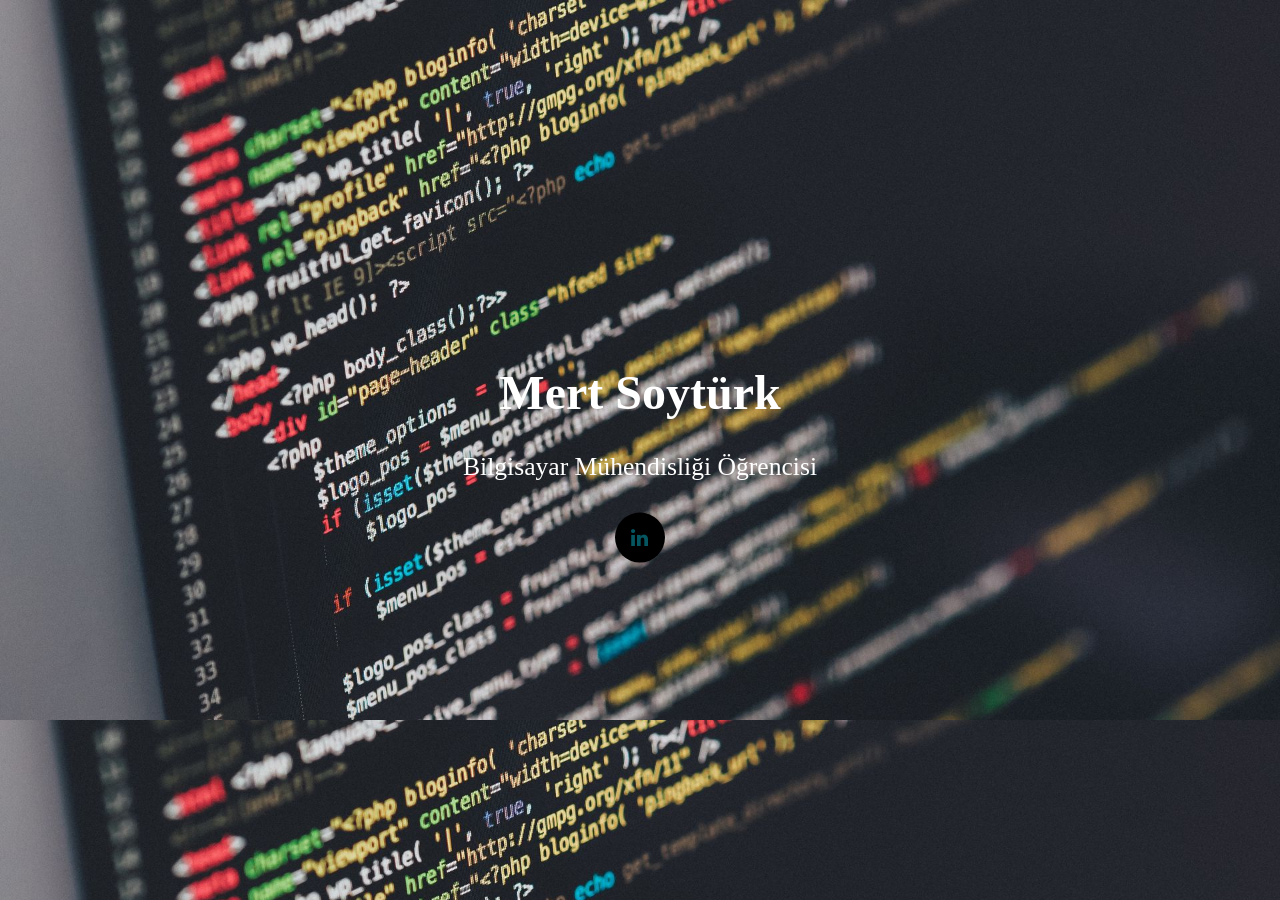
==== index.html @ 804e9c30 "Website Example" ====
<!DOCTYPE html>
<html>
<head>
    <meta charset="utf-8">
    <meta name="viewport" content="width=device-width, inital-scale=1">
    <link rel="stylesheet" href="https://cdnjs.cloudflare.com/ajax/libs/font-awesome/4.7.0/css/font-awesome.min.css">
    <link href="main.css" rel="stylesheet">

    <title>Sayfam </title>
</head>

<body id="backgroundBody">
    <div id="textBody">
        <h1 style="font-size: 300%;">Mert Soytürk</h1>
        <p style="font-size: 160%;">Bilgisayar Mühendisliği Öğrencisi</p>
        <div>
        <a href="https://bit.ly/3Jo6fZ3" class="fa fa-linkedin" target="_blank" rel="noopener noreferrer"></a>
         </div>
    </div>
</body>

</html>
---- main.css ----
#textBody{
    text-align: center;
    position: absolute;
    top: 50%;
    left: 50%;
    transform: translate(-50%, -50%);
    color: rgb(255, 255, 255);

}

#backgroundBody{
    background-repeat: no-repeat;
    background-attachment: fixed;
    background-position: center center;
    background: url(gorsel.jpg);
    background-size: cover;
    background-color: #464646;
}

.fa{
    padding: 15px;
    font-size: 20px;
    width: 20px;
    text-align: center;
    text-decoration: none;
    margin: 5px 2px;
    border-radius: 50%;

    background-color: black;
    color: rgb(5, 86, 97);
}

.fa:hover{
    opacity: 0.8;
}
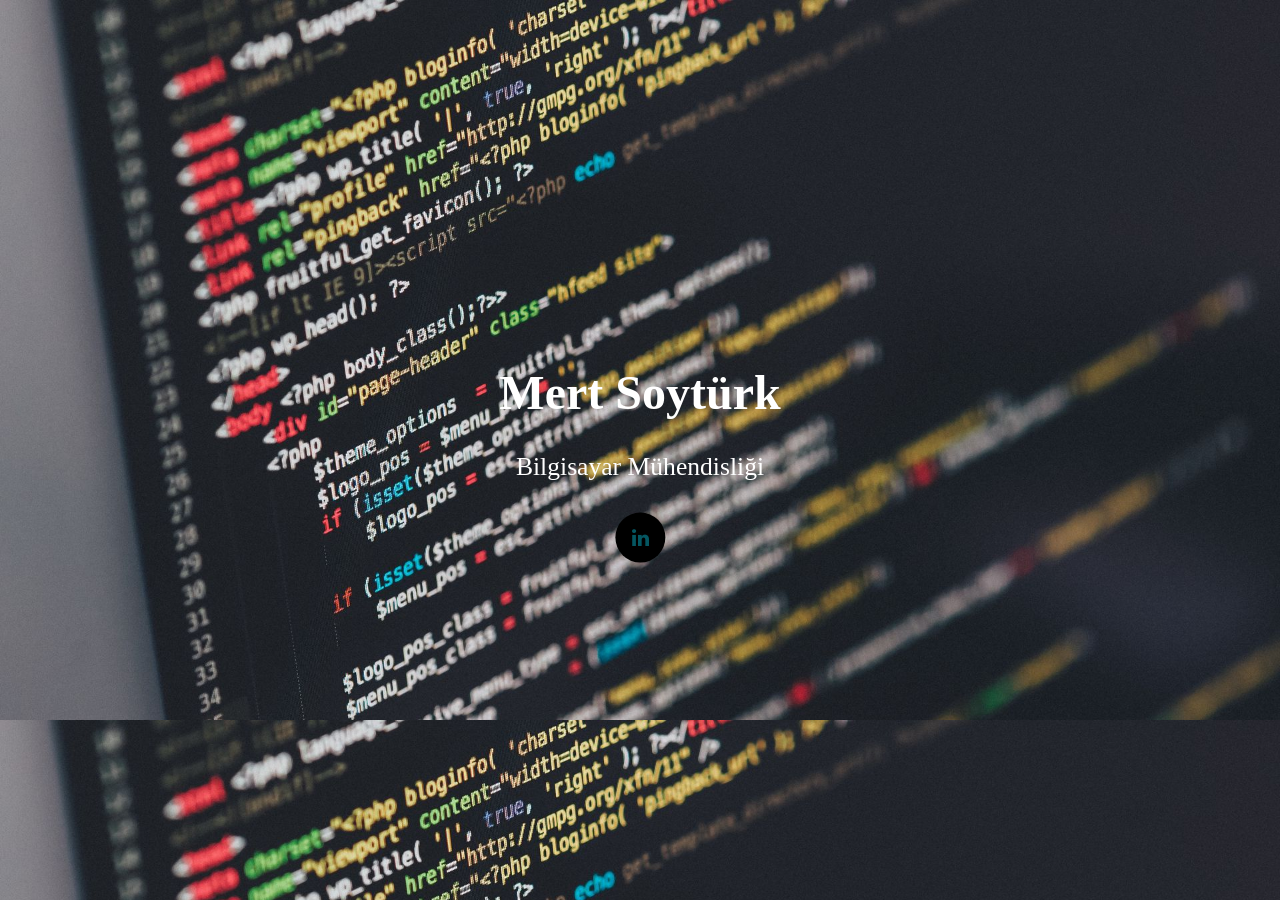
==== commit 9cd026eb: "Update index.html" ====
--- a/index.html
+++ b/index.html
@@ -12,11 +12,11 @@
 <body id="backgroundBody">
     <div id="textBody">
         <h1 style="font-size: 300%;">Mert Soytürk</h1>
-        <p style="font-size: 160%;">Bilgisayar Mühendisliği Öğrencisi</p>
+        <p style="font-size: 160%;">Bilgisayar Mühendisliği</p>
         <div>
         <a href="https://bit.ly/3Jo6fZ3" class="fa fa-linkedin" target="_blank" rel="noopener noreferrer"></a>
          </div>
     </div>
 </body>
 
-</html>+</html>
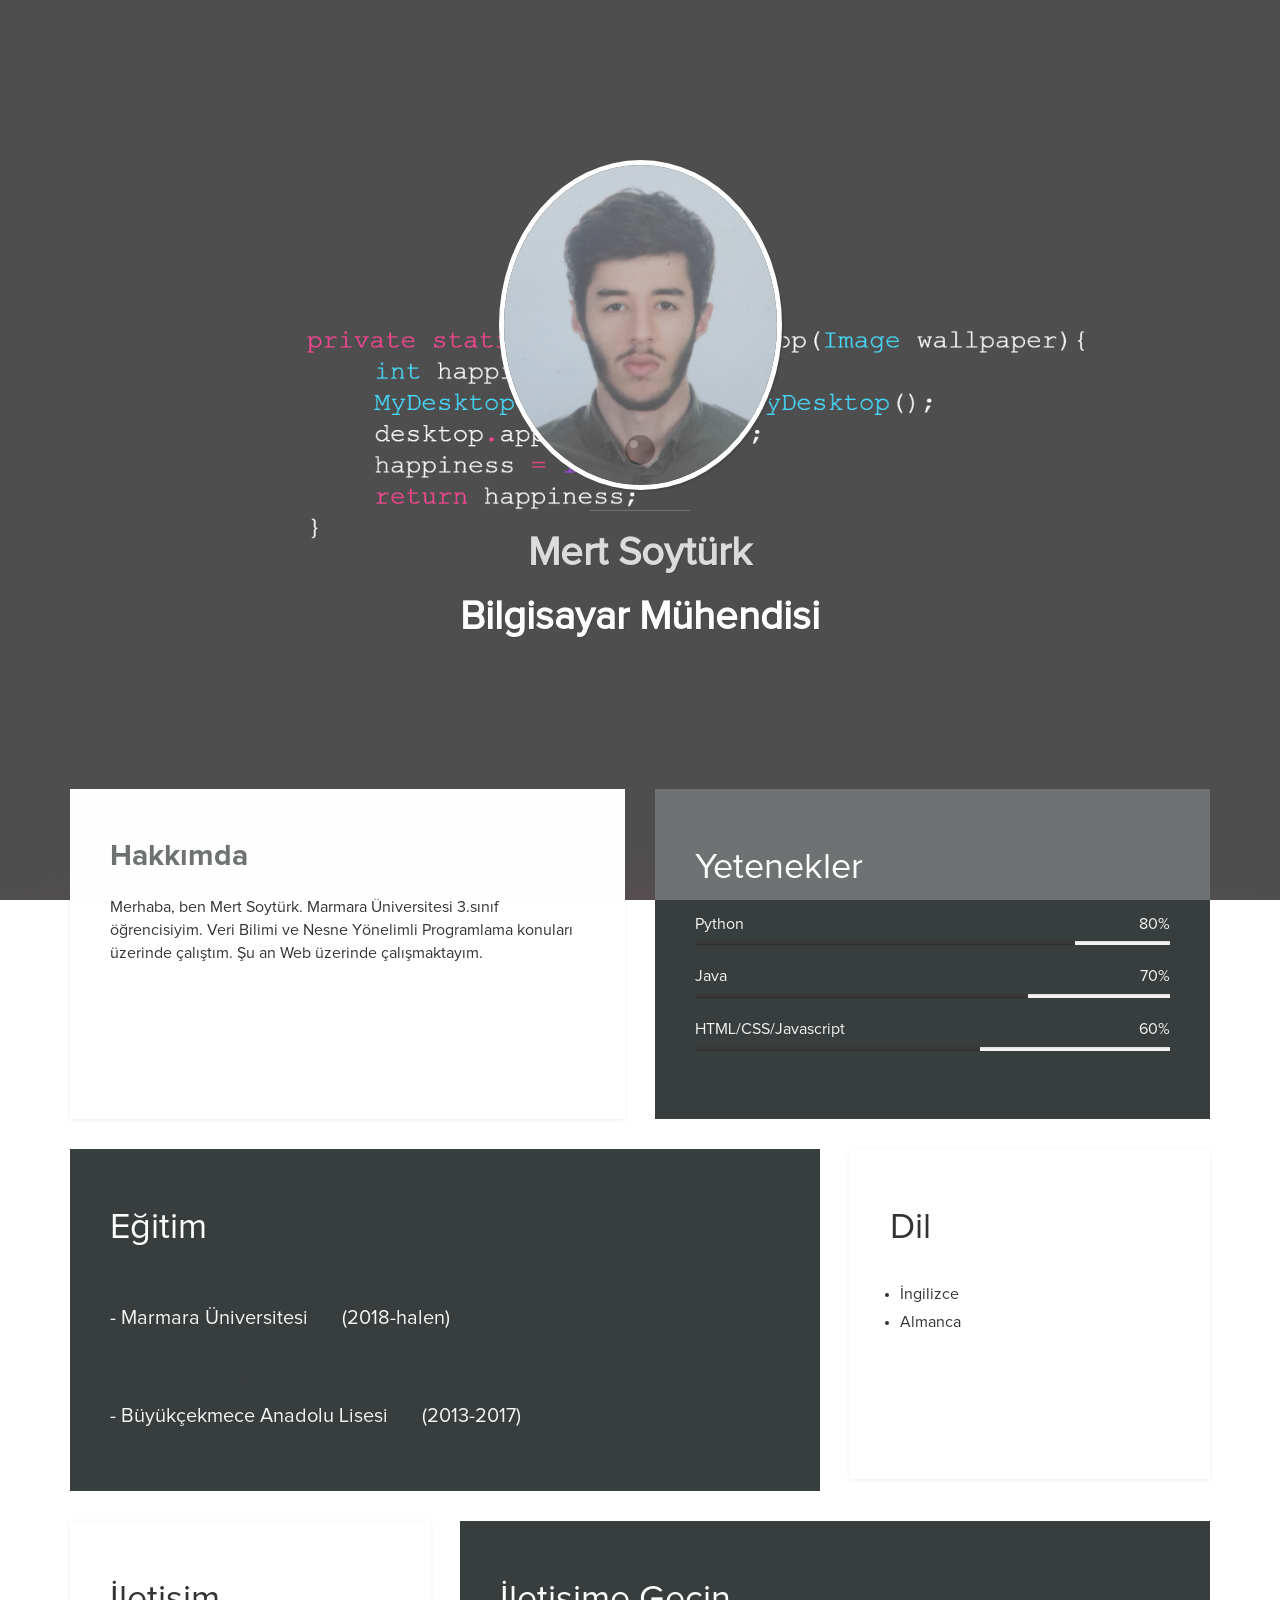
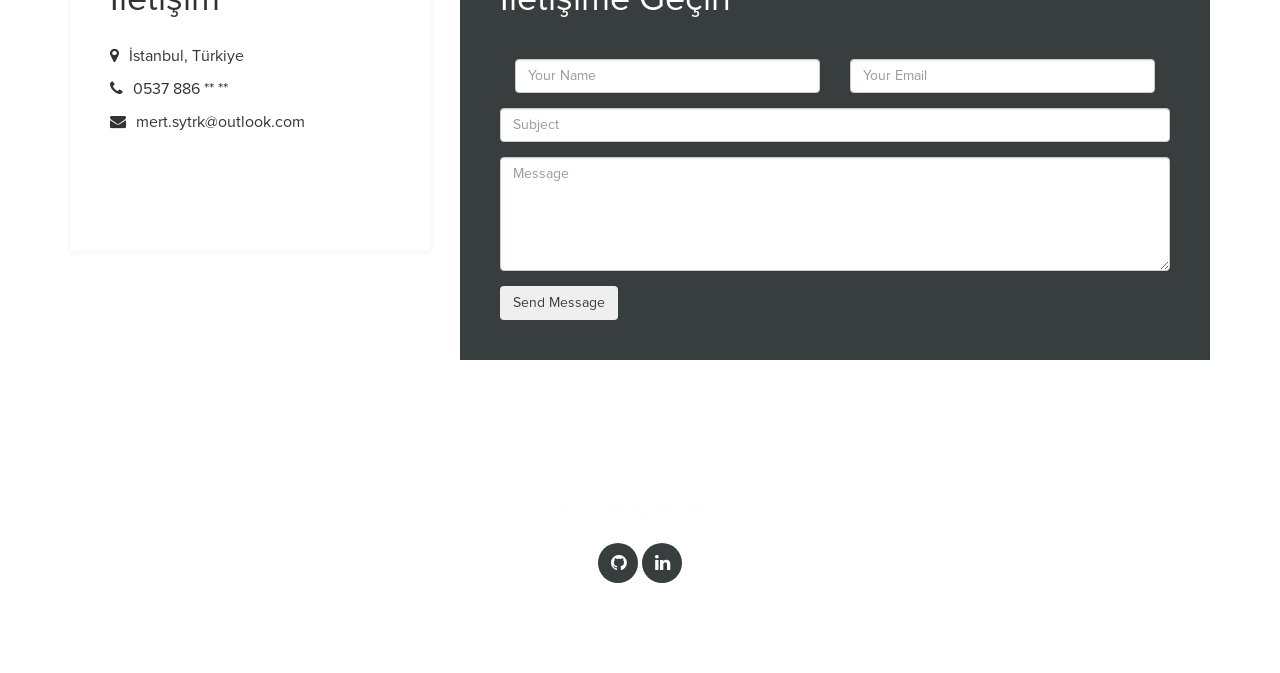
==== commit c9a48932: "new2" ====
--- a/index.html
+++ b/index.html
@@ -1,22 +1,213 @@
 <!DOCTYPE html>
-<html>
-<head>
-    <meta charset="utf-8">
-    <meta name="viewport" content="width=device-width, inital-scale=1">
-    <link rel="stylesheet" href="https://cdnjs.cloudflare.com/ajax/libs/font-awesome/4.7.0/css/font-awesome.min.css">
-    <link href="main.css" rel="stylesheet">
-
-    <title>Sayfam </title>
-</head>
-
-<body id="backgroundBody">
-    <div id="textBody">
-        <h1 style="font-size: 300%;">Mert Soytürk</h1>
-        <p style="font-size: 160%;">Bilgisayar Mühendisliği</p>
-        <div>
-        <a href="https://bit.ly/3Jo6fZ3" class="fa fa-linkedin" target="_blank" rel="noopener noreferrer"></a>
-         </div>
+<html lang="tr">
+  <head>
+    <meta charset="utf-8" />
+    <title>Mert Soytürk Cv</title>
+    <meta http-equiv="X-UA-Compatible" content="IE=Edge" />
+    <meta name="viewport" content="width=device-width, initial-scale=1" />
+    <meta name="keywords" content="" />
+    <meta name="description" content="" />
+    <!-- 
+Easy Profile Template
+http://www.templatemo.com/tm-467-easy-profile
+-->
+    <!-- stylesheet css -->
+    <link rel="stylesheet" href="css/bootstrap.min.css" />
+    <link rel="stylesheet" href="css/font-awesome.min.css" />
+    <link rel="stylesheet" href="css/templatemo-gray.css" />
+  </head>
+  <body data-spy="scroll" data-target=".navbar-collapse">
+    <!-- preloader section -->
+    <div class="preloader">
+      <div class="sk-spinner sk-spinner-wordpress">
+        <span class="sk-inner-circle"></span>
+      </div>
     </div>
-</body>
-
+
+    <!-- header section -->
+    <header>
+      <div class="container">
+        <div class="row">
+          <div class="col-md-12 col-sm-12">
+            <img
+              src="images/tm-easy-profile.jpg"
+              class="img-responsive img-circle tm-border"
+              alt="templatemo easy profile"
+            />
+            <hr />
+            <h1 class="tm-title bold shadow">Mert Soytürk</h1>
+            <h1 class="white bold shadow">Bilgisayar Mühendisi</h1>
+          </div>
+        </div>
+      </div>
+    </header>
+
+    <!-- about and skills section -->
+    <section class="container">
+      <div class="row">
+        <div class="col-md-6 col-sm-12">
+          <div class="about">
+            <h3 class="accent">Hakkımda</h3>
+            <br />
+            <p>
+              Merhaba, ben Mert Soytürk. Marmara Üniversitesi 3.sınıf
+              öğrencisiyim. Veri Bilimi ve Nesne Yönelimli Programlama konuları
+              üzerinde çalıştım. Şu an Web üzerinde çalışmaktayım.
+            </p>
+          </div>
+        </div>
+        <div class="col-md-6 col-sm-12">
+          <div class="skills">
+            <h2 class="white">Yetenekler</h2>
+            <strong>Python</strong>
+            <span class="pull-right">80%</span>
+            <div class="progress">
+              <div
+                class="progress-bar progress-bar-primary"
+                role="progressbar"
+                aria-valuenow="80"
+                aria-valuemin="0"
+                aria-valuemax="100"
+                style="width: 80%"
+              ></div>
+            </div>
+            <strong>Java</strong>
+            <span class="pull-right">70%</span>
+            <div class="progress">
+              <div
+                class="progress-bar progress-bar-primary"
+                role="progressbar"
+                aria-valuenow="70"
+                aria-valuemin="0"
+                aria-valuemax="100"
+                style="width: 70%"
+              ></div>
+            </div>
+            <strong>HTML/CSS/Javascript</strong>
+            <span class="pull-right">60%</span>
+            <div class="progress">
+              <div
+                class="progress-bar progress-bar-primary"
+                role="progressbar"
+                aria-valuenow="60"
+                aria-valuemin="0"
+                aria-valuemax="100"
+                style="width: 60%"
+              ></div>
+            </div>
+          </div>
+        </div>
+      </div>
+    </section>
+
+    <!-- education and languages -->
+    <section class="container">
+      <div class="row">
+        <div class="col-md-8 col-sm-12">
+          <div class="education">
+            <h2 class="white">Eğitim</h2>
+            <div class="education-content">
+              <h4 class="education-title accent">Bilgisayar Mühendisliği</h4>
+              <div class="education-school">
+                <h5>- Marmara Üniversitesi</h5>
+                <span></span>
+                <h5>(2018-halen)</h5>
+              </div>
+              <br />
+              <h4 class="education-title accent">Lise Öğretimi</h4>
+              <div class="education-school">
+                <h5>- Büyükçekmece Anadolu Lisesi</h5>
+                <span></span>
+                <h5>(2013-2017)</h5>
+              </div>
+            </div>
+          </div>
+        </div>
+        <div class="col-md-4 col-sm-12">
+          <div class="languages">
+            <h2>Dil</h2>
+            <ul>
+              <li>İngilizce</li>
+              <li>Almanca</li>
+            </ul>
+          </div>
+        </div>
+      </div>
+    </section>
+
+    <!-- contact and experience -->
+    <section class="container">
+      <div class="row">
+        <div class="col-md-4 col-sm-12">
+          <div class="contact">
+            <h2>İletişim</h2>
+            <p><i class="fa fa-map-marker"></i> İstanbul, Türkiye</p>
+            <p><i class="fa fa-phone"></i> 0537 886 ** **</p>
+            <p><i class="fa fa-envelope"></i> mert.sytrk@outlook.com</p>
+          </div>
+        </div>
+        <div class="col-md-8 col-sm-12">
+          <div class="experience">
+            <h2 class="white">İletişime Geçin</h2>
+            <div class="experience-content">
+            </div>
+            <div class="form">
+              <form>
+                  <div class="form-row">
+                      <div class="form-group col-md-6">
+                          <input type="text" class="form-control" placeholder="Your Name" />
+                      </div>
+                      <div class="form-group col-md-6">
+                          <input type="email" class="form-control" placeholder="Your Email" />
+                      </div>
+                  </div>
+                  <div class="form-group">
+                      <input type="text" class="form-control" placeholder="Subject" />
+                  </div>
+                  <div class="form-group">
+                      <textarea class="form-control" rows="5" placeholder="Message"></textarea>
+                  </div>
+                  <div><button class="btn" type="submit">Send Message</button></div>
+              </form>
+          </div>
+
+      </div>
+    </section>
+
+    <!-- footer section -->
+    <footer>
+      <div class="container">
+        <div class="row">
+          <div class="col-md-12 col-sm-12">
+            <p>Sosyal Medya Hesabları</p>
+            <ul class="social-icons">
+              <li>
+                <a
+                  href="https://github.com/mertsoyturk"
+                  class="fa fa-github"
+                  target="_blank"
+                  rel="noopener noreferrer"
+                ></a>
+              </li>
+              <li>
+                <a
+                  href="https://www.linkedin.com/in/mert-soyt%C3%BCrk-709186215/"
+                  class="fa fa-linkedin"
+                  target="_blank"
+                  rel="noopener noreferrer"
+                ></a>
+              </li>
+            </ul>
+          </div>
+        </div>
+      </div>
+    </footer>
+
+    <!-- javascript js -->
+    <script src="js/jquery.js"></script>
+    <script src="js/bootstrap.min.js"></script>
+    <script src="js/jquery.backstretch.min.js"></script>
+    <script src="js/custom.js"></script>
+    <script src="js/bttn.js"></script>
+  </body>
 </html>
--- a/css/templatemo-gray.css
+++ b/css/templatemo-gray.css
@@ -0,0 +1,345 @@
+/*
+
+Easy Profile Template
+http://www.templatemo.com/tm-467-easy-profile
+
+*/
+
+html,
+body {
+  margin: 0;
+  border: 0;
+  padding: 0;
+  font-size: 16px;
+  font-family: "Proxima";
+  overflow-x: hidden;
+  position: relative;
+  vertical-align: baseline;
+}
+
+html {
+  -webkit-font-smoothing: antialiased;
+}
+
+h1 {
+  font-size: 40px;
+}
+h2 {
+  font-size: 36px;
+}
+h3 {
+  font-size: 30px;
+}
+h4 {
+  font-size: 24px;
+}
+h5 {
+  font-size: 20px;
+}
+h6 {
+  font-size: 18px;
+}
+
+h2 {
+  padding-bottom: 14px;
+}
+
+.accent {
+  font-family: "Proxima Bold";
+  line-height: 14px;
+  color: #383d3e;
+}
+
+.bold {
+  font-weight: bold;
+}
+
+.tm-border {
+  border: 5px solid #fff;
+  box-shadow: 2px 2px #000;
+}
+
+.shadow {
+  text-shadow: 1px 1px #000;
+}
+
+.tm-title {
+  color: #cfcfcf;
+}
+
+.white {
+  color: #fff;
+}
+
+.about,
+.skills,
+.education,
+.languages,
+.contact,
+.experience {
+  padding: 40px;
+  min-height: 330px;
+}
+
+.education,
+.languages,
+.contact,
+.experience {
+  margin-top: 30px;
+}
+
+@font-face {
+  font-family: "Proxima";
+  src: url(../fonts/ProximaNova-Regular.otf);
+}
+
+@font-face {
+  font-family: "Proxima Bold";
+  src: url(../fonts/ProximaNova-Bold.otf);
+}
+
+/* preloader section */
+.preloader {
+  position: fixed;
+  top: 0;
+  left: 0;
+  width: 100%;
+  height: 100%;
+  z-index: 99999;
+  display: -webkit-flex;
+  display: -ms-flexbox;
+  display: flex;
+  -webkit-flex-flow: row nowrap;
+  -ms-flex-flow: row nowrap;
+  flex-flow: row nowrap;
+  -webkit-justify-content: center;
+  -ms-flex-pack: center;
+  justify-content: center;
+  -webkit-align-items: center;
+  -ms-flex-align: center;
+  align-items: center;
+  background: none repeat scroll 0 0 #fff;
+  background: none repeat scroll 0 0 #f9f9f9;
+}
+.sk-spinner-wordpress.sk-spinner {
+  background-color: #666666;
+  width: 30px;
+  height: 30px;
+  border-radius: 30px;
+  position: relative;
+  -webkit-animation: sk-innerCircle 1s linear infinite;
+  animation: sk-innerCircle 1s linear infinite;
+}
+.sk-spinner-wordpress .sk-inner-circle {
+  display: block;
+  background-color: #fff;
+  width: 8px;
+  height: 8px;
+  position: absolute;
+  border-radius: 8px;
+  top: 5px;
+  left: 5px;
+}
+
+@-webkit-keyframes sk-innerCircle {
+  0% {
+    -webkit-transform: rotate(0);
+    transform: rotate(0);
+  }
+
+  100% {
+    -webkit-transform: rotate(360deg);
+    transform: rotate(360deg);
+  }
+}
+
+@keyframes sk-innerCircle {
+  0% {
+    -webkit-transform: rotate(0);
+    transform: rotate(0);
+  }
+
+  100% {
+    -webkit-transform: rotate(360deg);
+    transform: rotate(360deg);
+  }
+}
+
+/* header section */
+header {
+  text-align: center;
+  min-height: 400px;
+  overflow: hidden;
+  position: relative;
+  padding-top: 160px;
+  padding-bottom: 140px;
+}
+header img {
+  display: inline-block !important;
+}
+header h2 {
+  padding-top: 40px;
+}
+header hr {
+  border-color: #383d3e;
+  width: 100px;
+}
+
+/* about section */
+.about {
+  background: #fff;
+  box-shadow: 0px 1px 5px rgba(50, 50, 50, 0.08);
+}
+
+/* skills section */
+.skills {
+  background: #383d3e;
+  color: #f5f5f5;
+}
+.skills .progress {
+  border-radius: 0px;
+  height: 4px;
+}
+.skills .progress .progress-bar-primary {
+  background: #383838;
+}
+.skills strong {
+  display: inline-block;
+  font-weight: normal;
+  padding-bottom: 6px;
+}
+
+/* education section */
+.education {
+  background: #383d3e;
+  color: #f5f5f5;
+}
+.education .education-content {
+  padding-bottom: 14px;
+}
+.education h5 {
+  display: inline-block;
+}
+.education span {
+  padding-right: 10px;
+  padding-left: 20px;
+}
+
+/* languages section */
+.languages {
+  background: #fff;
+  box-shadow: 0px 1px 5px rgba(50, 50, 50, 0.08);
+}
+.languages ul {
+  padding: 10px;
+}
+.languages ul li {
+  padding-bottom: 6px;
+}
+
+/* contact section */
+.contact {
+  background: #fff;
+  box-shadow: 0px 1px 5px rgba(50, 50, 50, 0.08);
+}
+.contact .fa {
+  padding-right: 6px;
+}
+
+/* experience section */
+.experience {
+  background: #383d3e;
+  color: #383d3e;
+}
+.experience .experience-content {
+  padding-bottom: 14px;
+}
+.experience h5 {
+  display: inline-block;
+}
+.experience span {
+  padding-right: 10px;
+  padding-left: 20px;
+}
+
+/* footer section */
+footer {
+  color: #fdfdfd;
+  text-align: center;
+  padding-top: 140px;
+  padding-bottom: 100px;
+}
+
+/* social icon section */
+.social-icons {
+  padding: 0;
+  margin: 0;
+}
+.social-icons li {
+  display: inline-block;
+  list-style: none;
+}
+.social-icons li a {
+  background: #383d3e;
+  border-radius: 50%;
+  color: #fff;
+  text-decoration: none;
+  font-size: 18px;
+  width: 40px;
+  height: 40px;
+  line-height: 40px;
+  text-align: center;
+  transition: all 0.4s ease-in;
+  position: relative;
+  bottom: 10px;
+  top: 10px;
+}
+.social-icons li a:hover {
+  background: #202020;
+  color: #fff;
+}
+
+@media (max-width: 980px) {
+  .skills {
+    margin-top: 30px;
+  }
+}
+
+@media (max-width: 360px) {
+  header h1 {
+    font-size: 30px;
+  }
+  .about h2 {
+    font-size: 24px;
+  }
+  .education h4,
+  .experience h4 {
+    font-size: 20px;
+  }
+}
+.contact .form {
+  position: relative;
+  width: 100%;
+  margin-bottom: 30px;
+}
+
+.contact .form .form-control {
+  border-radius: 0;
+}
+
+.contact .form .form-control:focus {
+  box-shadow: none;
+  border-color: #ff6f61;
+}
+
+.contact .form .btn {
+  color: #222222;
+  background: #030303;
+  border-radius: 0;
+  transition: all 0.3s;
+}
+
+.contact .form .btn:hover {
+  color: #ff6f61;
+  background: #222222;
+}
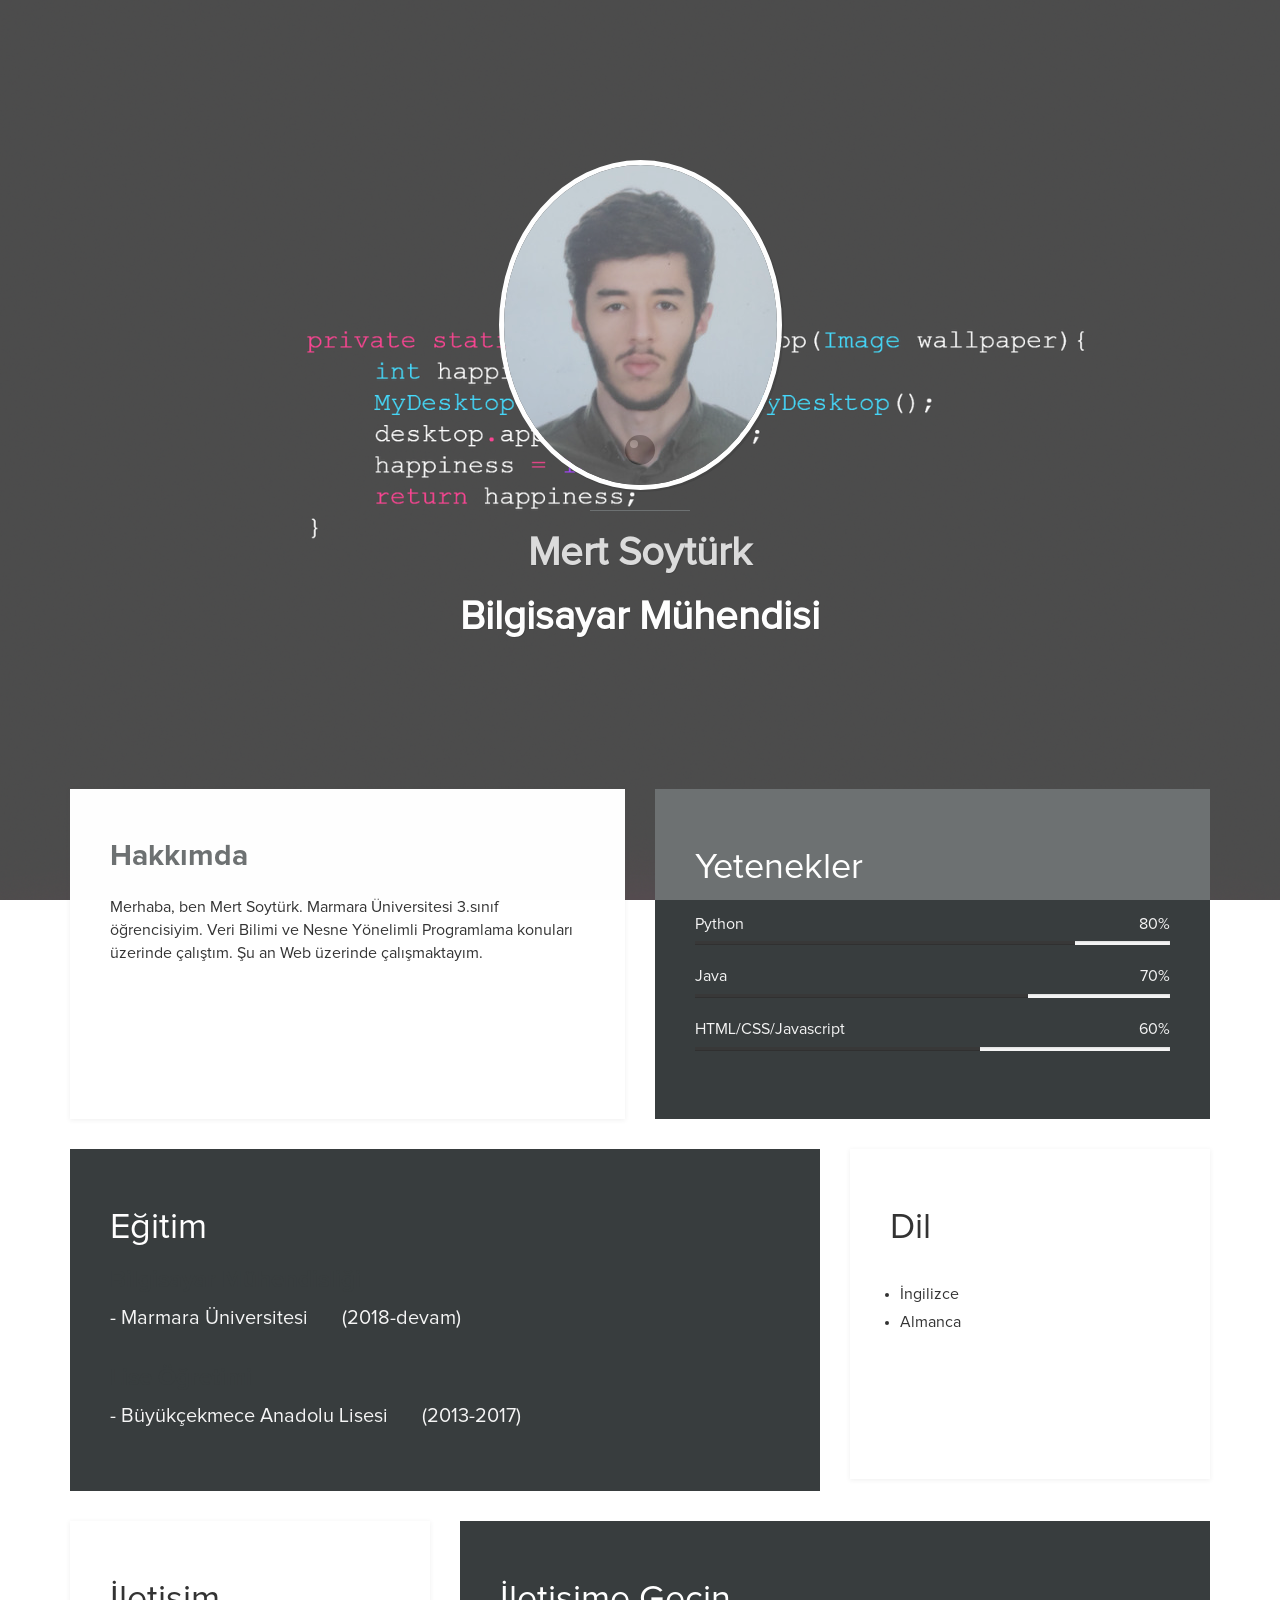
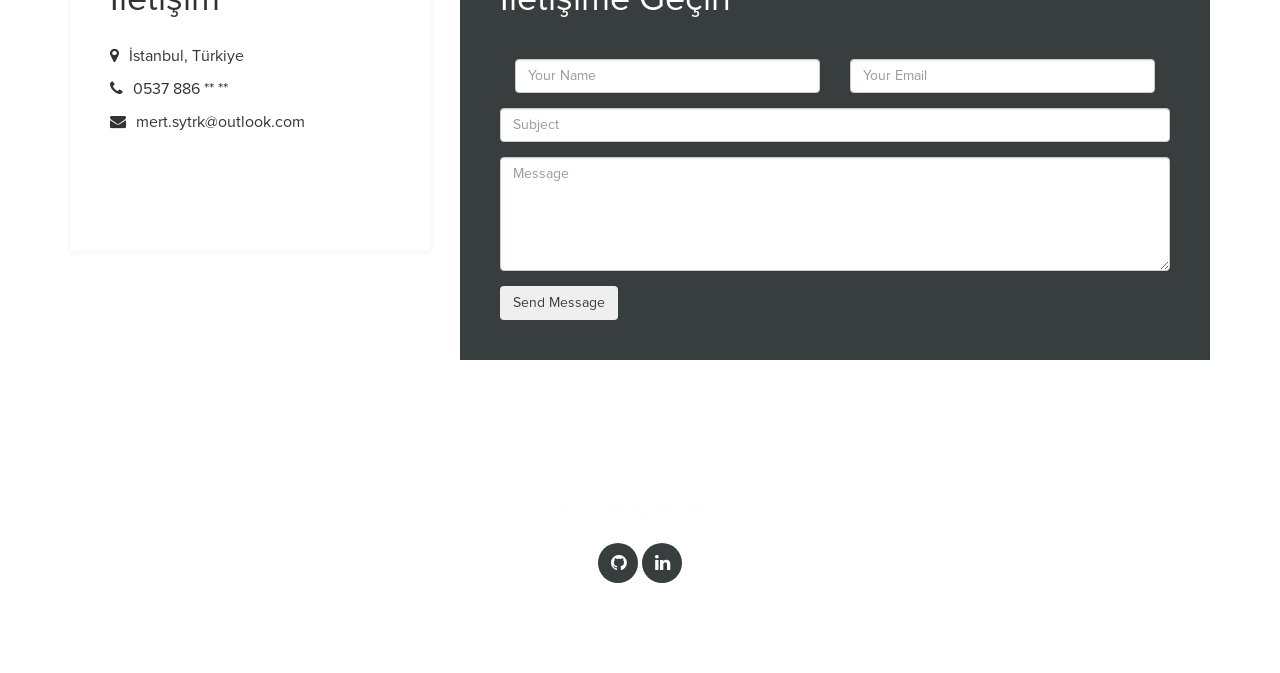
==== commit 0c9852d0: "Update index.html" ====
--- a/index.html
+++ b/index.html
@@ -111,7 +111,7 @@
               <div class="education-school">
                 <h5>- Marmara Üniversitesi</h5>
                 <span></span>
-                <h5>(2018-halen)</h5>
+                <h5>(2018-devam)</h5>
               </div>
               <br />
               <h4 class="education-title accent">Lise Öğretimi</h4>
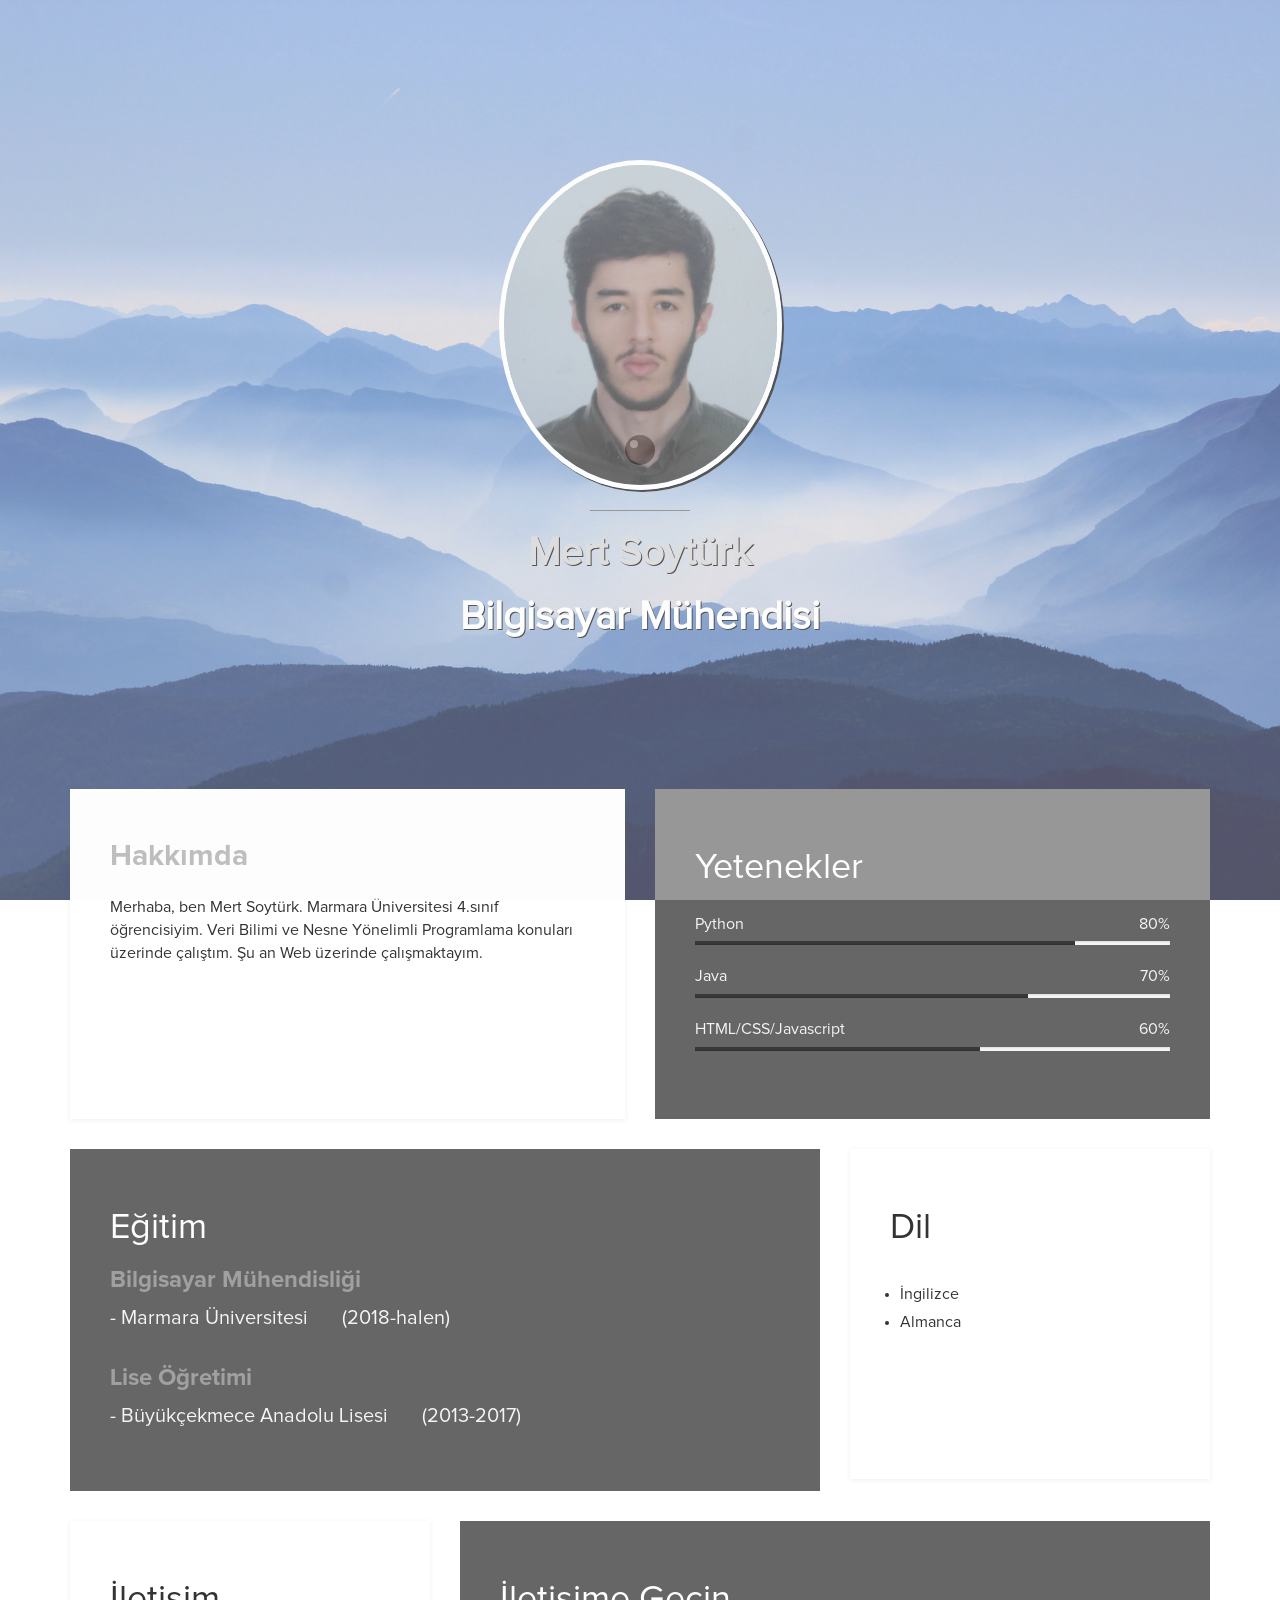
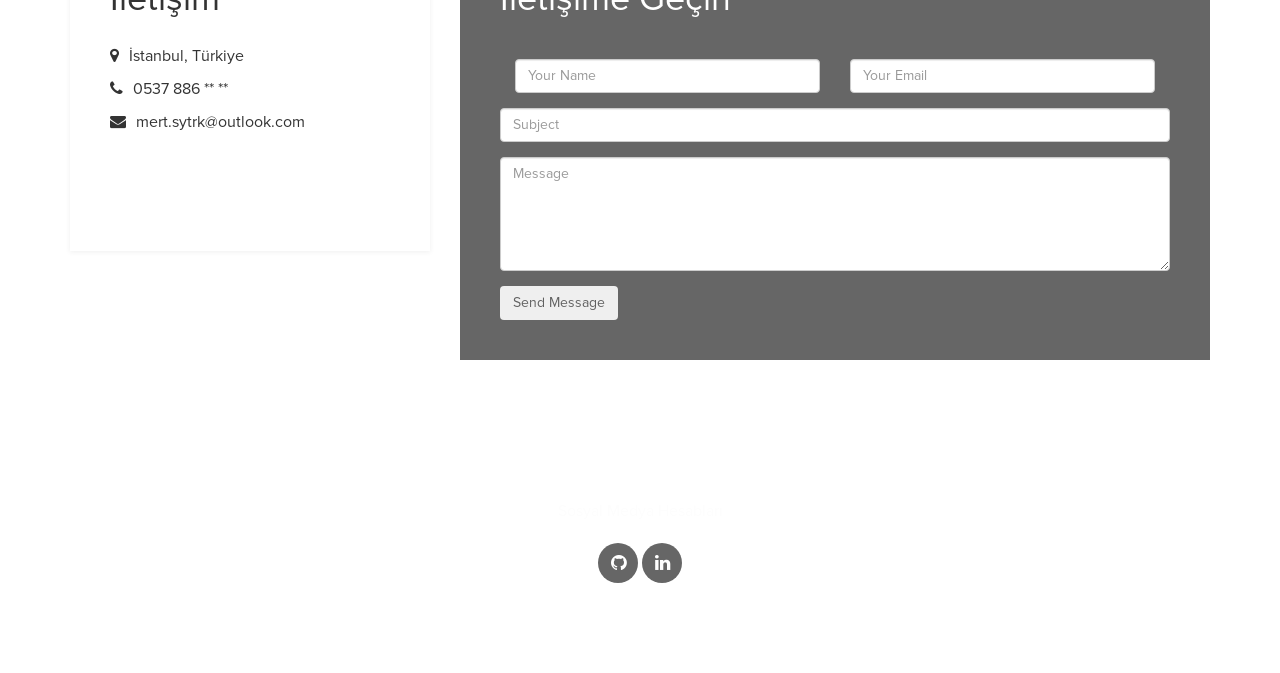
==== commit a1c50dd1: "update" ====
--- a/index.html
+++ b/index.html
@@ -50,7 +50,7 @@
             <h3 class="accent">Hakkımda</h3>
             <br />
             <p>
-              Merhaba, ben Mert Soytürk. Marmara Üniversitesi 3.sınıf
+              Merhaba, ben Mert Soytürk. Marmara Üniversitesi 4.sınıf
               öğrencisiyim. Veri Bilimi ve Nesne Yönelimli Programlama konuları
               üzerinde çalıştım. Şu an Web üzerinde çalışmaktayım.
             </p>
@@ -111,7 +111,7 @@
               <div class="education-school">
                 <h5>- Marmara Üniversitesi</h5>
                 <span></span>
-                <h5>(2018-devam)</h5>
+                <h5>(2018-halen)</h5>
               </div>
               <br />
               <h4 class="education-title accent">Lise Öğretimi</h4>
--- a/css/templatemo-gray.css
+++ b/css/templatemo-gray.css
@@ -47,7 +47,7 @@
 .accent {
   font-family: "Proxima Bold";
   line-height: 14px;
-  color: #383d3e;
+  color: #a0a0a0;
 }
 
 .bold {
@@ -181,7 +181,7 @@
   padding-top: 40px;
 }
 header hr {
-  border-color: #383d3e;
+  border-color: #666666;
   width: 100px;
 }
 
@@ -193,7 +193,7 @@
 
 /* skills section */
 .skills {
-  background: #383d3e;
+  background: #666666;
   color: #f5f5f5;
 }
 .skills .progress {
@@ -211,7 +211,7 @@
 
 /* education section */
 .education {
-  background: #383d3e;
+  background: #666666;
   color: #f5f5f5;
 }
 .education .education-content {
@@ -248,8 +248,8 @@
 
 /* experience section */
 .experience {
-  background: #383d3e;
-  color: #383d3e;
+  background: #666666;
+  color: #606060;
 }
 .experience .experience-content {
   padding-bottom: 14px;
@@ -280,7 +280,7 @@
   list-style: none;
 }
 .social-icons li a {
-  background: #383d3e;
+  background: #666666;
   border-radius: 50%;
   color: #fff;
   text-decoration: none;
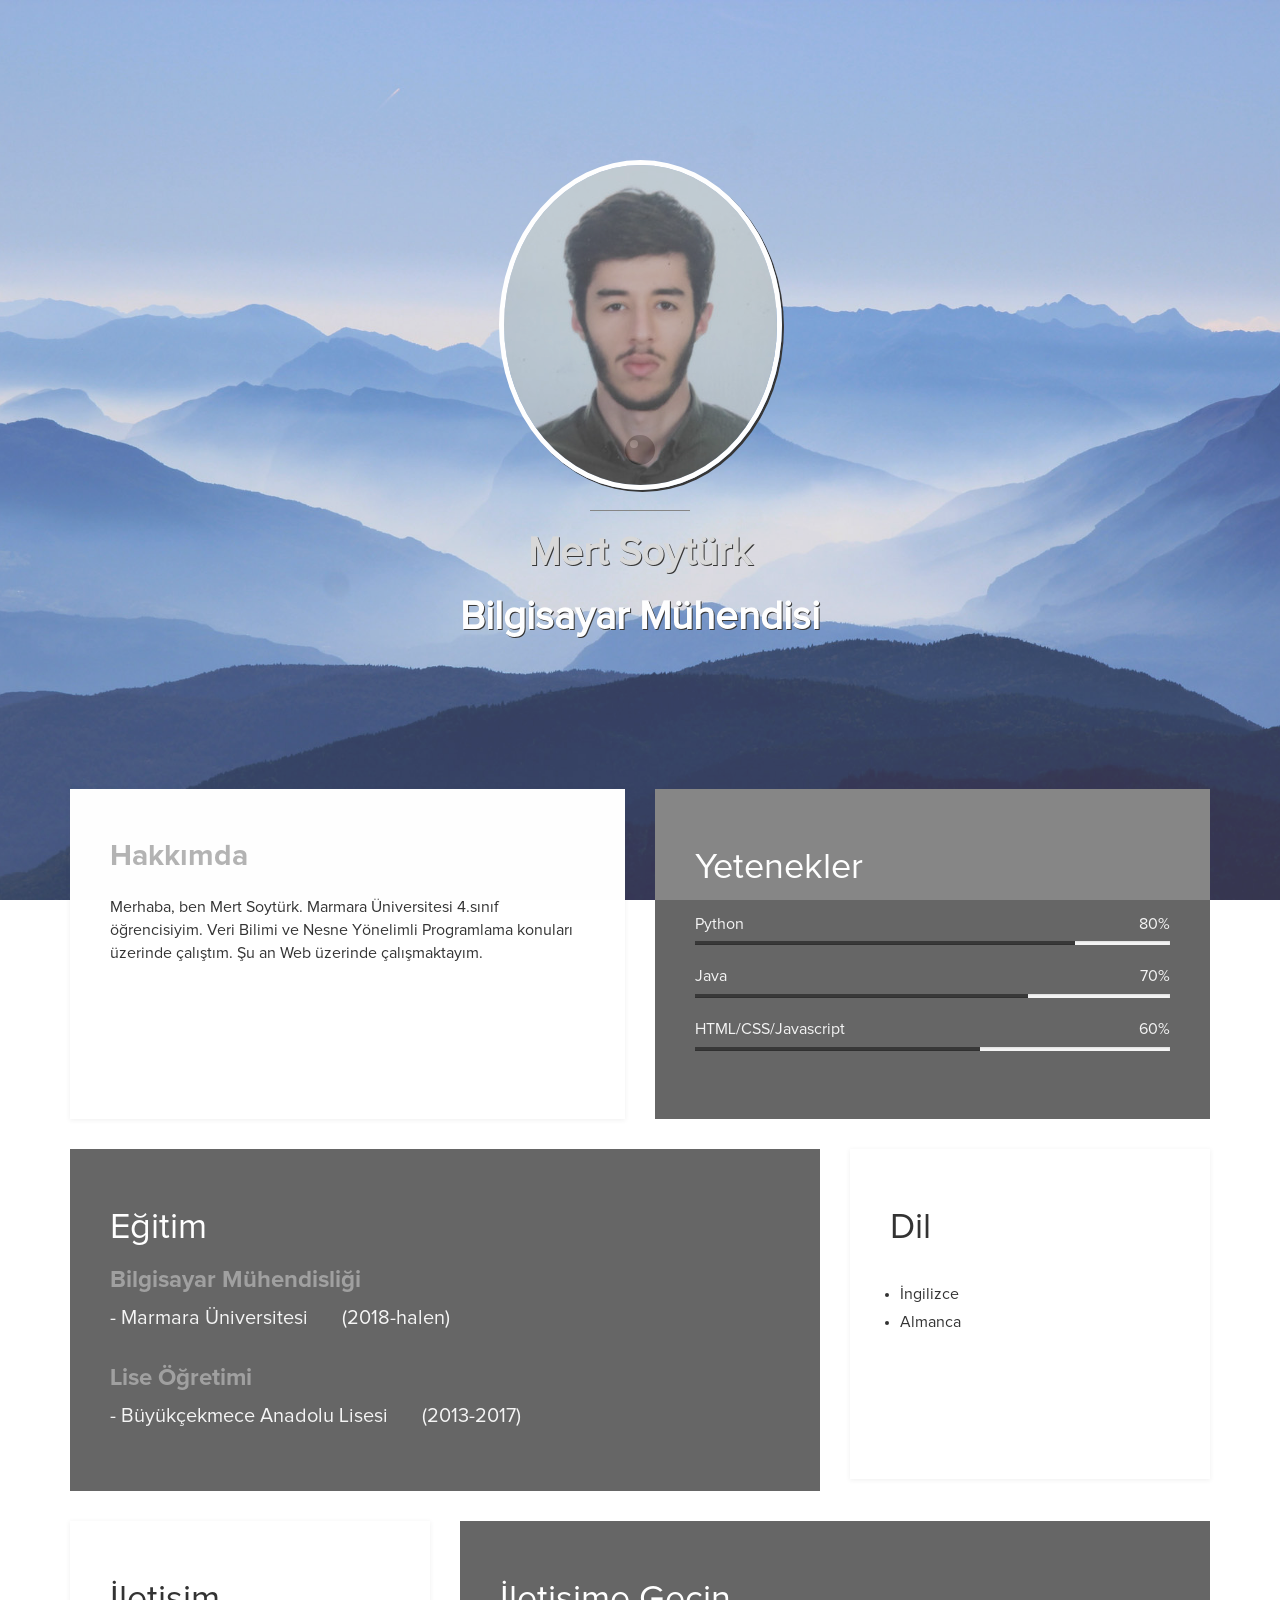
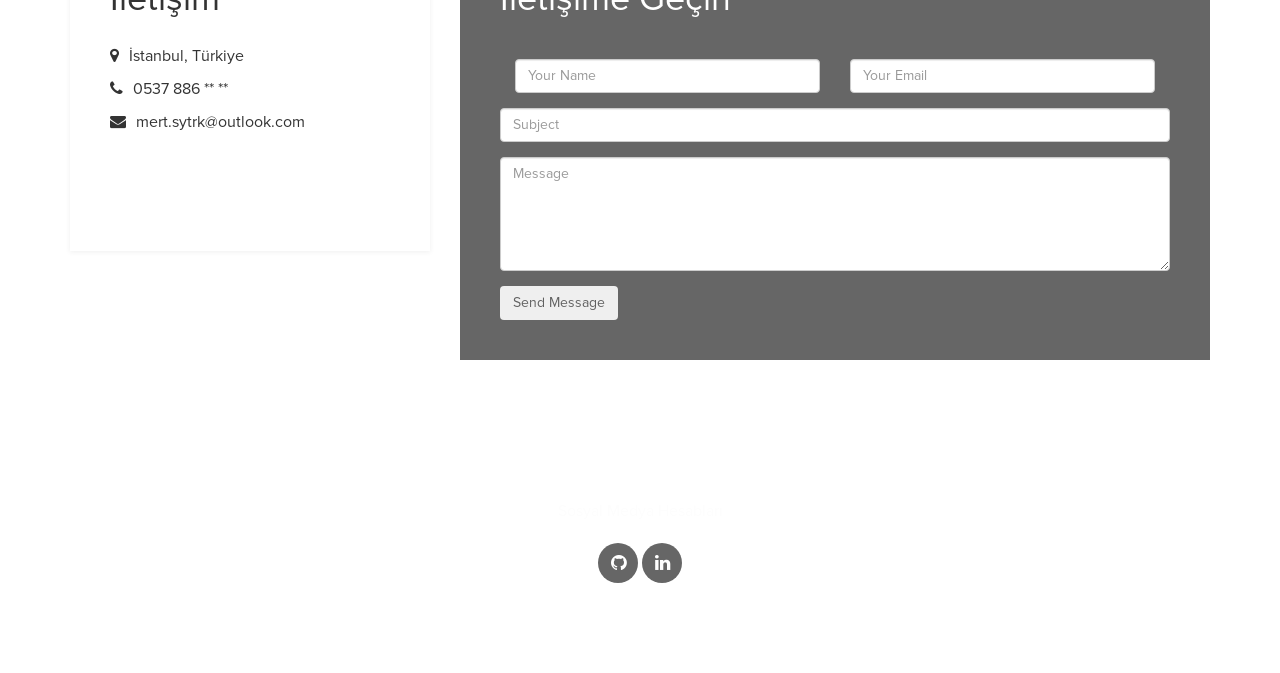
==== commit ac693257: "update" ====
--- a/index.html
+++ b/index.html
@@ -7,15 +7,12 @@
     <meta name="viewport" content="width=device-width, initial-scale=1" />
     <meta name="keywords" content="" />
     <meta name="description" content="" />
-    <!-- 
-Easy Profile Template
-http://www.templatemo.com/tm-467-easy-profile
--->
-    <!-- stylesheet css -->
+   
     <link rel="stylesheet" href="css/bootstrap.min.css" />
     <link rel="stylesheet" href="css/font-awesome.min.css" />
-    <link rel="stylesheet" href="css/templatemo-gray.css" />
+    <link rel="stylesheet" href="css/style.css" />
   </head>
+
   <body data-spy="scroll" data-target=".navbar-collapse">
     <!-- preloader section -->
     <div class="preloader">
@@ -32,7 +29,7 @@
             <img
               src="images/tm-easy-profile.jpg"
               class="img-responsive img-circle tm-border"
-              alt="templatemo easy profile"
+              alt="ptofil foto"
             />
             <hr />
             <h1 class="tm-title bold shadow">Mert Soytürk</h1>
--- a/css/style.css
+++ b/css/style.css
@@ -0,0 +1,339 @@
+
+html,
+body {
+  margin: 0;
+  border: 0;
+  padding: 0;
+  font-size: 16px;
+  font-family: "Proxima";
+  overflow-x: hidden;
+  position: relative;
+  vertical-align: baseline;
+}
+
+html {
+  -webkit-font-smoothing: antialiased;
+}
+
+h1 {
+  font-size: 40px;
+}
+h2 {
+  font-size: 36px;
+}
+h3 {
+  font-size: 30px;
+}
+h4 {
+  font-size: 24px;
+}
+h5 {
+  font-size: 20px;
+}
+h6 {
+  font-size: 18px;
+}
+
+h2 {
+  padding-bottom: 14px;
+}
+
+.accent {
+  font-family: "Proxima Bold";
+  line-height: 14px;
+  color: #a0a0a0;
+}
+
+.bold {
+  font-weight: bold;
+}
+
+.tm-border {
+  border: 5px solid #fff;
+  box-shadow: 2px 2px #000;
+}
+
+.shadow {
+  text-shadow: 1px 1px #000;
+}
+
+.tm-title {
+  color: #cfcfcf;
+}
+
+.white {
+  color: #fff;
+}
+
+.about,
+.skills,
+.education,
+.languages,
+.contact,
+.experience {
+  padding: 40px;
+  min-height: 330px;
+}
+
+.education,
+.languages,
+.contact,
+.experience {
+  margin-top: 30px;
+}
+
+@font-face {
+  font-family: "Proxima";
+  src: url(../fonts/ProximaNova-Regular.otf);
+}
+
+@font-face {
+  font-family: "Proxima Bold";
+  src: url(../fonts/ProximaNova-Bold.otf);
+}
+
+/* preloader section */
+.preloader {
+  position: fixed;
+  top: 0;
+  left: 0;
+  width: 100%;
+  height: 100%;
+  z-index: 99999;
+  display: -webkit-flex;
+  display: -ms-flexbox;
+  display: flex;
+  -webkit-flex-flow: row nowrap;
+  -ms-flex-flow: row nowrap;
+  flex-flow: row nowrap;
+  -webkit-justify-content: center;
+  -ms-flex-pack: center;
+  justify-content: center;
+  -webkit-align-items: center;
+  -ms-flex-align: center;
+  align-items: center;
+  background: none repeat scroll 0 0 #fff;
+  background: none repeat scroll 0 0 #f9f9f9;
+}
+.sk-spinner-wordpress.sk-spinner {
+  background-color: #666666;
+  width: 30px;
+  height: 30px;
+  border-radius: 30px;
+  position: relative;
+  -webkit-animation: sk-innerCircle 1s linear infinite;
+  animation: sk-innerCircle 1s linear infinite;
+}
+.sk-spinner-wordpress .sk-inner-circle {
+  display: block;
+  background-color: #fff;
+  width: 8px;
+  height: 8px;
+  position: absolute;
+  border-radius: 8px;
+  top: 5px;
+  left: 5px;
+}
+
+@-webkit-keyframes sk-innerCircle {
+  0% {
+    -webkit-transform: rotate(0);
+    transform: rotate(0);
+  }
+
+  100% {
+    -webkit-transform: rotate(360deg);
+    transform: rotate(360deg);
+  }
+}
+
+@keyframes sk-innerCircle {
+  0% {
+    -webkit-transform: rotate(0);
+    transform: rotate(0);
+  }
+
+  100% {
+    -webkit-transform: rotate(360deg);
+    transform: rotate(360deg);
+  }
+}
+
+/* header section */
+header {
+  text-align: center;
+  min-height: 400px;
+  overflow: hidden;
+  position: relative;
+  padding-top: 160px;
+  padding-bottom: 140px;
+}
+header img {
+  display: inline-block !important;
+}
+header h2 {
+  padding-top: 40px;
+}
+header hr {
+  border-color: #666666;
+  width: 100px;
+}
+
+/* about section */
+.about {
+  background: #fff;
+  box-shadow: 0px 1px 5px rgba(50, 50, 50, 0.08);
+}
+
+/* skills section */
+.skills {
+  background: #666666;
+  color: #f5f5f5;
+}
+.skills .progress {
+  border-radius: 0px;
+  height: 4px;
+}
+.skills .progress .progress-bar-primary {
+  background: #383838;
+}
+.skills strong {
+  display: inline-block;
+  font-weight: normal;
+  padding-bottom: 6px;
+}
+
+/* education section */
+.education {
+  background: #666666;
+  color: #f5f5f5;
+}
+.education .education-content {
+  padding-bottom: 14px;
+}
+.education h5 {
+  display: inline-block;
+}
+.education span {
+  padding-right: 10px;
+  padding-left: 20px;
+}
+
+/* languages section */
+.languages {
+  background: #fff;
+  box-shadow: 0px 1px 5px rgba(50, 50, 50, 0.08);
+}
+.languages ul {
+  padding: 10px;
+}
+.languages ul li {
+  padding-bottom: 6px;
+}
+
+/* contact section */
+.contact {
+  background: #fff;
+  box-shadow: 0px 1px 5px rgba(50, 50, 50, 0.08);
+}
+.contact .fa {
+  padding-right: 6px;
+}
+
+/* experience section */
+.experience {
+  background: #666666;
+  color: #606060;
+}
+.experience .experience-content {
+  padding-bottom: 14px;
+}
+.experience h5 {
+  display: inline-block;
+}
+.experience span {
+  padding-right: 10px;
+  padding-left: 20px;
+}
+
+/* footer section */
+footer {
+  color: #fdfdfd;
+  text-align: center;
+  padding-top: 140px;
+  padding-bottom: 100px;
+}
+
+/* social icon section */
+.social-icons {
+  padding: 0;
+  margin: 0;
+}
+.social-icons li {
+  display: inline-block;
+  list-style: none;
+}
+.social-icons li a {
+  background: #666666;
+  border-radius: 50%;
+  color: #fff;
+  text-decoration: none;
+  font-size: 18px;
+  width: 40px;
+  height: 40px;
+  line-height: 40px;
+  text-align: center;
+  transition: all 0.4s ease-in;
+  position: relative;
+  bottom: 10px;
+  top: 10px;
+}
+.social-icons li a:hover {
+  background: #202020;
+  color: #fff;
+}
+
+@media (max-width: 980px) {
+  .skills {
+    margin-top: 30px;
+  }
+}
+
+@media (max-width: 360px) {
+  header h1 {
+    font-size: 30px;
+  }
+  .about h2 {
+    font-size: 24px;
+  }
+  .education h4,
+  .experience h4 {
+    font-size: 20px;
+  }
+}
+.contact .form {
+  position: relative;
+  width: 100%;
+  margin-bottom: 30px;
+}
+
+.contact .form .form-control {
+  border-radius: 0;
+}
+
+.contact .form .form-control:focus {
+  box-shadow: none;
+  border-color: #ff6f61;
+}
+
+.contact .form .btn {
+  color: #222222;
+  background: #030303;
+  border-radius: 0;
+  transition: all 0.3s;
+}
+
+.contact .form .btn:hover {
+  color: #ff6f61;
+  background: #222222;
+}
